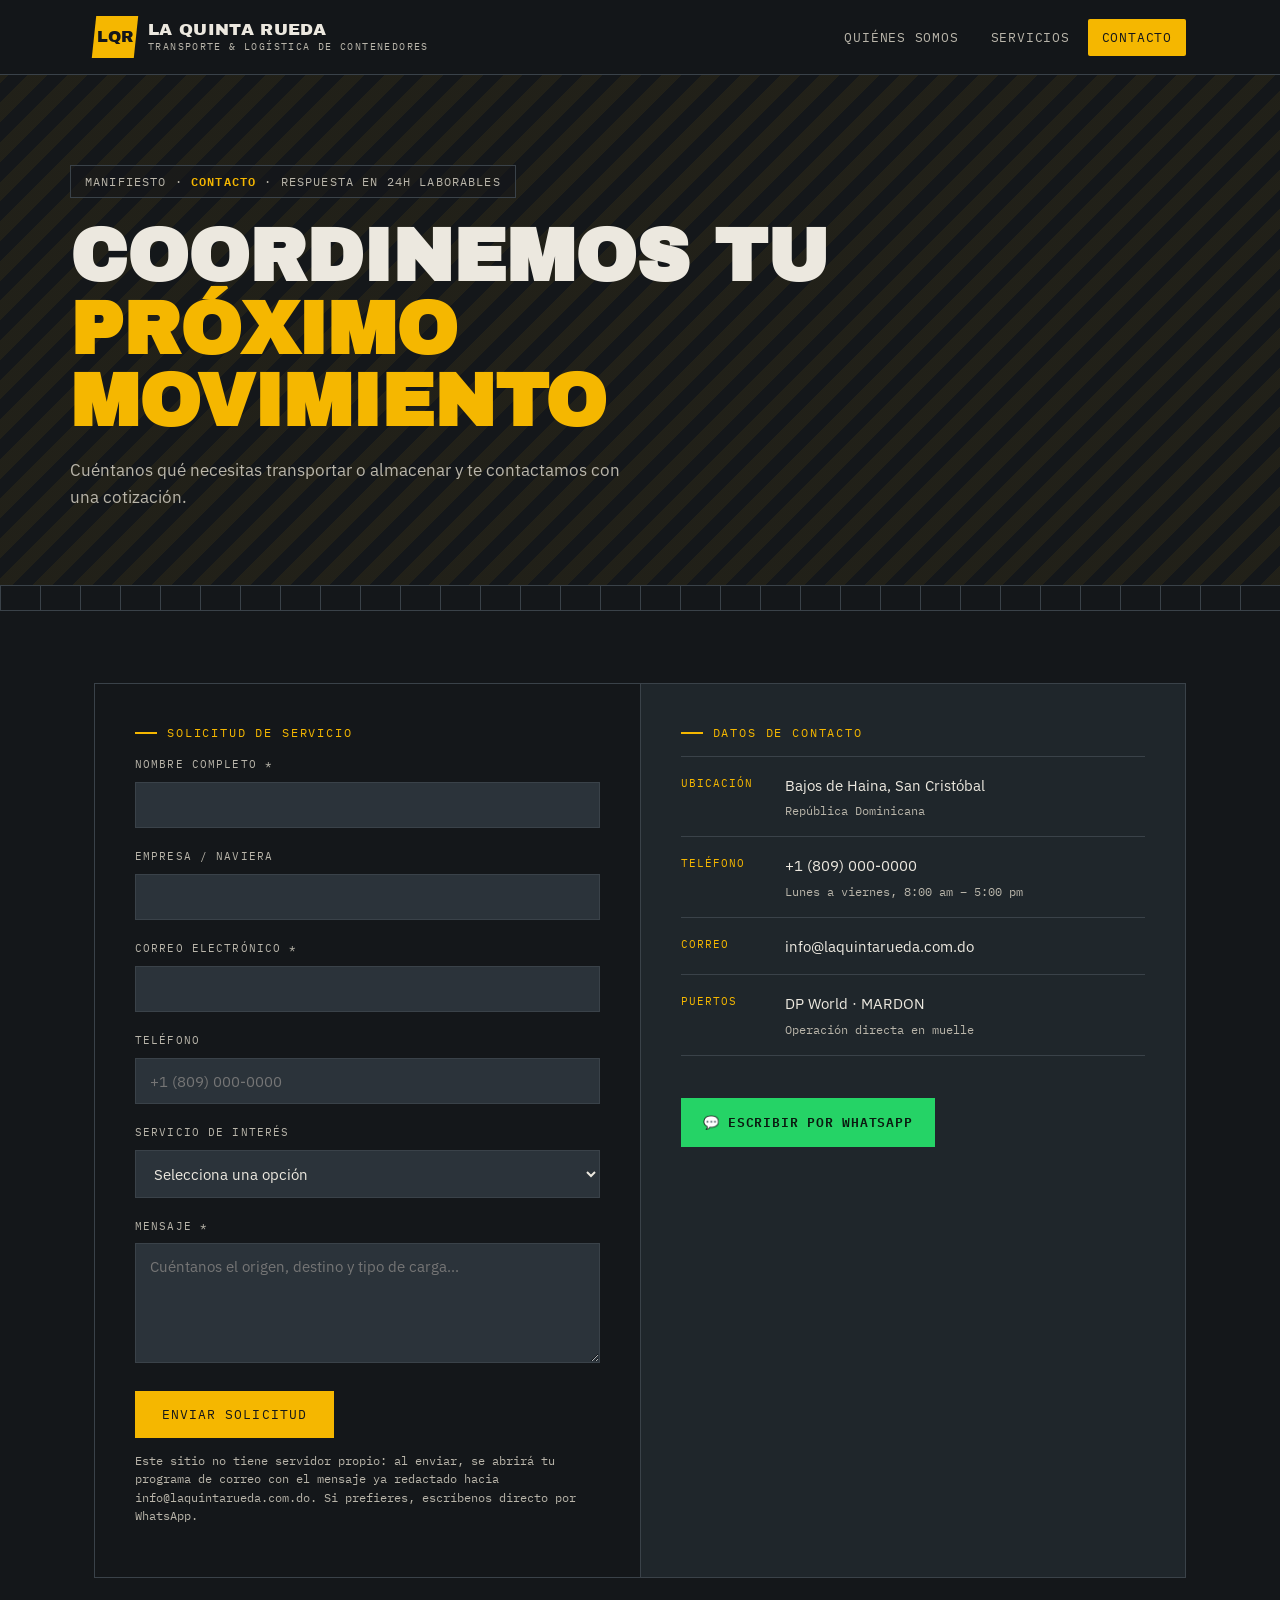
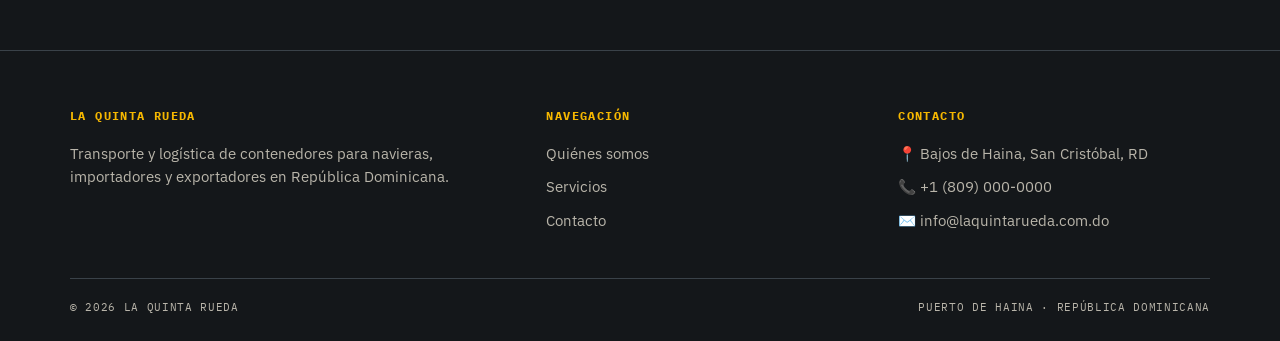
==== contacto.html @ 8c3c9d0c "Muevo archivos a la raíz para GitHub Pages" ====
<!DOCTYPE html>
<html lang="es">
<head>
  <meta charset="UTF-8">
  <meta name="viewport" content="width=device-width, initial-scale=1.0">
  <title>Contacto — La Quinta Rueda</title>
  <meta name="description" content="Solicita transporte de contenedores o espacio en nuestro truck yard en Bajos de Haina, San Cristóbal, República Dominicana.">
  <link rel="stylesheet" href="style.css">
  <link rel="preconnect" href="https://fonts.googleapis.com">
</head>
<body>

  <header class="site-header">
    <div class="nav-wrap">
      <a href="index.html" class="brand">
        <span class="brand-mark"><span>LQR</span></span>
        <span class="brand-text">La Quinta Rueda<small>Transporte &amp; Logística de Contenedores</small></span>
      </a>
      <button class="nav-toggle" aria-label="Abrir menú" aria-expanded="false">☰</button>
      <nav class="main-nav">
        <a href="index.html">Quiénes somos</a>
        <a href="servicios.html">Servicios</a>
        <a href="contacto.html" class="active">Contacto</a>
      </nav>
    </div>
  </header>

  <section class="hero" style="padding-bottom: 40px;">
    <div class="hero-inner">
      <div class="manifest">Manifiesto · <b>Contacto</b> · Respuesta en 24h laborables</div>
      <h1>Coordinemos tu <em>próximo movimiento</em></h1>
      <p class="lede">Cuéntanos qué necesitas transportar o almacenar y te contactamos con una cotización.</p>
    </div>
  </section>

  <div class="ruler" aria-hidden="true"></div>

  <section class="block">
    <div class="container">
      <div class="form-wrap">
        <div class="form-panel">
          <p class="eyebrow">Solicitud de servicio</p>
          <form id="contact-form" novalidate>
            <div class="field">
              <label for="nombre">Nombre completo *</label>
              <input type="text" id="nombre" name="nombre" required>
            </div>
            <div class="field">
              <label for="empresa">Empresa / Naviera</label>
              <input type="text" id="empresa" name="empresa">
            </div>
            <div class="field">
              <label for="email">Correo electrónico *</label>
              <input type="email" id="email" name="email" required>
            </div>
            <div class="field">
              <label for="telefono">Teléfono</label>
              <input type="tel" id="telefono" name="telefono" placeholder="+1 (809) 000-0000">
            </div>
            <div class="field">
              <label for="servicio">Servicio de interés</label>
              <select id="servicio" name="servicio">
                <option value="">Selecciona una opción</option>
                <option value="Transporte de contenedores">Transporte de contenedores</option>
                <option value="Cargas especiales">Cargas especiales</option>
                <option value="Truck yard / almacenamiento">Truck yard / almacenamiento</option>
                <option value="Otro">Otro</option>
              </select>
            </div>
            <div class="field">
              <label for="mensaje">Mensaje *</label>
              <textarea id="mensaje" name="mensaje" required placeholder="Cuéntanos el origen, destino y tipo de carga..."></textarea>
            </div>
            <button type="submit" class="btn btn-solid">Enviar solicitud</button>
            <p id="form-status"></p>
            <p class="form-note">Este sitio no tiene servidor propio: al enviar, se abrirá tu programa de correo con el mensaje ya redactado hacia info@laquintarueda.com.do. Si prefieres, escríbenos directo por WhatsApp.</p>
          </form>
        </div>

        <div class="form-panel info">
          <p class="eyebrow">Datos de contacto</p>
          <ul class="info-list">
            <li>
              <span class="k">Ubicación</span>
              <span class="v">Bajos de Haina, San Cristóbal<small>República Dominicana</small></span>
            </li>
            <li>
              <span class="k">Teléfono</span>
              <span class="v">+1 (809) 000-0000<small>Lunes a viernes, 8:00 am – 5:00 pm</small></span>
            </li>
            <li>
              <span class="k">Correo</span>
              <span class="v">info@laquintarueda.com.do</span>
            </li>
            <li>
              <span class="k">Puertos</span>
              <span class="v">DP World · MARDON<small>Operación directa en muelle</small></span>
            </li>
          </ul>

          <a href="https://wa.me/18090000000" target="_blank" rel="noopener" class="whatsapp-btn">💬 Escribir por WhatsApp</a>
        </div>
      </div>
    </div>
  </section>

  <footer class="site-footer">
    <div class="footer-grid">
      <div>
        <h4>La Quinta Rueda</h4>
        <p>Transporte y logística de contenedores para navieras, importadores y exportadores en República Dominicana.</p>
      </div>
      <div>
        <h4>Navegación</h4>
        <a href="index.html">Quiénes somos</a>
        <a href="servicios.html">Servicios</a>
        <a href="contacto.html">Contacto</a>
      </div>
      <div>
        <h4>Contacto</h4>
        <p>📍 Bajos de Haina, San Cristóbal, RD</p>
        <p>📞 +1 (809) 000-0000</p>
        <p>✉️ info@laquintarueda.com.do</p>
      </div>
    </div>
    <div class="footer-bottom">
      <span>© 2026 La Quinta Rueda</span>
      <span>Puerto de Haina · República Dominicana</span>
    </div>
  </footer>

  <script src="script.js"></script>
</body>
</html>
---- style.css ----
/* ============================================================
   LA QUINTA RUEDA — sistema visual
   Inspirado en el patio de contenedores: placas de acero,
   manifiestos de carga, amarillo de seguridad, medidas de patio.
   ============================================================ */

@import url('https://fonts.googleapis.com/css2?family=Archivo+Black&family=IBM+Plex+Sans:wght@400;500;600;700&family=IBM+Plex+Mono:wght@400;500;600&display=swap');

:root {
  --asphalt: #14171a;
  --steel: #1f262b;
  --steel-light: #2b333a;
  --yellow: #f5b700;
  --rust: #c1440e;
  --paper: #ece8df;
  --paper-dim: #b9b5aa;
  --line: #3a4249;

  --font-display: 'Archivo Black', 'Arial Black', sans-serif;
  --font-body: 'IBM Plex Sans', Arial, sans-serif;
  --font-mono: 'IBM Plex Mono', 'Courier New', monospace;
}

* { box-sizing: border-box; }

html { scroll-behavior: smooth; }

body {
  margin: 0;
  font-family: var(--font-body);
  background-color: var(--asphalt);
  color: var(--paper);
  line-height: 1.6;
}

a { color: inherit; }

img { max-width: 100%; display: block; }

.container {
  max-width: 1140px;
  margin: 0 auto;
  padding: 0 24px;
}

/* -------------------- Eyebrow / mono labels -------------------- */
.eyebrow {
  font-family: var(--font-mono);
  text-transform: uppercase;
  letter-spacing: 0.16em;
  font-size: 0.72rem;
  color: var(--yellow);
  display: flex;
  align-items: center;
  gap: 10px;
  margin: 0 0 14px;
}
.eyebrow::before {
  content: "";
  width: 22px;
  height: 2px;
  background: var(--yellow);
  display: inline-block;
}

/* -------------------- Header / Nav -------------------- */
.site-header {
  position: sticky;
  top: 0;
  z-index: 50;
  background: rgba(20, 23, 26, 0.94);
  backdrop-filter: blur(6px);
  border-bottom: 1px solid var(--line);
}

.nav-wrap {
  display: flex;
  align-items: center;
  justify-content: space-between;
  padding: 16px 24px;
  max-width: 1140px;
  margin: 0 auto;
}

.brand {
  display: flex;
  align-items: center;
  gap: 12px;
  text-decoration: none;
}

.brand-mark {
  width: 42px;
  height: 42px;
  background: var(--yellow);
  color: var(--asphalt);
  font-family: var(--font-display);
  font-size: 1rem;
  display: flex;
  align-items: center;
  justify-content: center;
  flex-shrink: 0;
  transform: skew(-6deg);
}
.brand-mark span { transform: skew(6deg); }

.brand-text {
  font-family: var(--font-display);
  font-size: 1.05rem;
  letter-spacing: 0.02em;
  color: var(--paper);
  text-transform: uppercase;
  line-height: 1.1;
}
.brand-text small {
  display: block;
  font-family: var(--font-mono);
  font-size: 0.62rem;
  color: var(--paper-dim);
  letter-spacing: 0.14em;
  text-transform: uppercase;
  margin-top: 3px;
}

nav.main-nav {
  display: flex;
  gap: 4px;
  align-items: center;
}

nav.main-nav a {
  font-family: var(--font-mono);
  text-decoration: none;
  color: var(--paper-dim);
  font-size: 0.82rem;
  letter-spacing: 0.06em;
  text-transform: uppercase;
  padding: 8px 14px;
  border-radius: 2px;
  transition: color 0.15s ease, background 0.15s ease;
}
nav.main-nav a:hover { color: var(--asphalt); background: var(--yellow); }
nav.main-nav a.active { color: var(--asphalt); background: var(--yellow); }

.nav-toggle {
  display: none;
  background: none;
  border: 1px solid var(--line);
  color: var(--paper);
  width: 42px;
  height: 42px;
  align-items: center;
  justify-content: center;
  cursor: pointer;
  font-size: 1.2rem;
}

/* -------------------- Hero (manifest placard) -------------------- */
.hero {
  position: relative;
  padding: 90px 24px 70px;
  overflow: hidden;
  background:
    linear-gradient(180deg, rgba(20,23,26,0.55) 0%, rgba(20,23,26,0.92) 100%),
    var(--hero-img, none);
  background-size: cover;
  background-position: center;
}

.hero::before {
  content: "";
  position: absolute;
  inset: 0;
  background-image: repeating-linear-gradient(
    -45deg, rgba(245,183,0,0.06) 0 14px, transparent 14px 28px
  );
  pointer-events: none;
}

.hero-inner {
  position: relative;
  max-width: 1140px;
  margin: 0 auto;
}

.manifest {
  display: inline-block;
  border: 1px solid var(--line);
  background: rgba(20,23,26,0.55);
  padding: 6px 14px;
  font-family: var(--font-mono);
  font-size: 0.72rem;
  letter-spacing: 0.1em;
  text-transform: uppercase;
  color: var(--paper-dim);
  margin-bottom: 22px;
}
.manifest b { color: var(--yellow); font-weight: 600; }

.hero h1 {
  font-family: var(--font-display);
  font-size: clamp(2.4rem, 6vw, 4.6rem);
  line-height: 0.98;
  text-transform: uppercase;
  margin: 0 0 20px;
  max-width: 780px;
}
.hero h1 em {
  font-style: normal;
  color: var(--yellow);
}

.hero p.lede {
  font-size: 1.05rem;
  color: var(--paper-dim);
  max-width: 560px;
  margin: 0 0 34px;
}

.hero-fields {
  display: flex;
  flex-wrap: wrap;
  gap: 28px;
  margin: 0 0 36px;
  padding: 18px 0;
  border-top: 1px solid var(--line);
  border-bottom: 1px solid var(--line);
}
.hero-fields div { font-family: var(--font-mono); }
.hero-fields dt {
  font-size: 0.66rem;
  text-transform: uppercase;
  letter-spacing: 0.12em;
  color: var(--paper-dim);
  margin-bottom: 4px;
}
.hero-fields dd { margin: 0; font-size: 0.95rem; color: var(--paper); font-weight: 600; }

.btn-row { display: flex; flex-wrap: wrap; gap: 14px; }

.btn {
  font-family: var(--font-mono);
  text-decoration: none;
  text-transform: uppercase;
  letter-spacing: 0.08em;
  font-size: 0.82rem;
  padding: 14px 26px;
  border: 1px solid var(--yellow);
  display: inline-flex;
  align-items: center;
  gap: 10px;
  transition: transform 0.15s ease, background 0.15s ease, color 0.15s ease;
}
.btn-solid { background: var(--yellow); color: var(--asphalt); }
.btn-solid:hover { background: var(--paper); border-color: var(--paper); transform: translateY(-2px); }
.btn-outline { color: var(--paper); border-color: var(--line); }
.btn-outline:hover { border-color: var(--yellow); color: var(--yellow); transform: translateY(-2px); }

/* -------------------- Sections -------------------- */
section.block { padding: 72px 24px; }
section.block.alt { background: var(--steel); }

.section-head { max-width: 640px; margin: 0 0 44px; }
.section-head h2 {
  font-family: var(--font-display);
  text-transform: uppercase;
  font-size: clamp(1.6rem, 3vw, 2.2rem);
  margin: 0 0 14px;
  line-height: 1.1;
}
.section-head p { color: var(--paper-dim); margin: 0; }

.grid-3 {
  display: grid;
  grid-template-columns: repeat(3, 1fr);
  gap: 1px;
  background: var(--line);
  border: 1px solid var(--line);
}
.grid-2 {
  display: grid;
  grid-template-columns: repeat(2, 1fr);
  gap: 1px;
  background: var(--line);
  border: 1px solid var(--line);
}

.card {
  background: var(--asphalt);
  padding: 32px 28px;
  position: relative;
}
section.block.alt .card { background: var(--steel); }

.card .tag {
  font-family: var(--font-mono);
  font-size: 0.7rem;
  color: var(--yellow);
  letter-spacing: 0.1em;
  display: block;
  margin-bottom: 14px;
}
.card h3 {
  font-family: var(--font-display);
  text-transform: uppercase;
  font-size: 1.05rem;
  margin: 0 0 12px;
  letter-spacing: 0.01em;
}
.card p { color: var(--paper-dim); margin: 0; font-size: 0.95rem; }

/* -------------------- Signature: Yard grid (mapa de patio) -------------------- */
.yard {
  border: 1px solid var(--line);
  padding: 28px;
  background: var(--steel);
}
.yard-head {
  display: flex;
  justify-content: space-between;
  align-items: baseline;
  flex-wrap: wrap;
  gap: 10px;
  margin-bottom: 20px;
  font-family: var(--font-mono);
  font-size: 0.72rem;
  text-transform: uppercase;
  letter-spacing: 0.1em;
  color: var(--paper-dim);
}
.yard-grid {
  display: grid;
  grid-template-columns: repeat(10, 1fr);
  gap: 6px;
}
.slot {
  aspect-ratio: 1.6 / 1;
  border: 1px solid var(--line);
  display: flex;
  align-items: center;
  justify-content: center;
  font-family: var(--font-mono);
  font-size: 0.6rem;
  color: var(--paper-dim);
  transition: background 0.2s ease, color 0.2s ease, border-color 0.2s ease;
}
.slot.filled { background: rgba(245,183,0,0.14); border-color: rgba(245,183,0,0.4); color: var(--yellow); }
.slot.rust { background: rgba(193,68,14,0.18); border-color: rgba(193,68,14,0.5); color: #ff8f5e; }
.slot:hover { background: var(--yellow); color: var(--asphalt); border-color: var(--yellow); }

.yard-legend {
  display: flex;
  gap: 22px;
  margin-top: 18px;
  flex-wrap: wrap;
  font-family: var(--font-mono);
  font-size: 0.7rem;
  color: var(--paper-dim);
}
.yard-legend span { display: inline-flex; align-items: center; gap: 8px; }
.dot { width: 10px; height: 10px; display: inline-block; border: 1px solid var(--line); }
.dot.filled { background: rgba(245,183,0,0.25); border-color: var(--yellow); }
.dot.rust { background: rgba(193,68,14,0.3); border-color: var(--rust); }

/* -------------------- Photo strip -------------------- */
.photo-strip {
  display: grid;
  grid-template-columns: 1.3fr 1fr;
  gap: 1px;
  background: var(--line);
  border: 1px solid var(--line);
}
.photo-strip figure { margin: 0; position: relative; overflow: hidden; min-height: 260px; }
.photo-strip img { width: 100%; height: 100%; object-fit: cover; position: absolute; inset: 0; }
.photo-strip figcaption {
  position: relative;
  z-index: 2;
  font-family: var(--font-mono);
  font-size: 0.66rem;
  text-transform: uppercase;
  letter-spacing: 0.1em;
  color: var(--paper);
  background: rgba(20,23,26,0.75);
  padding: 8px 12px;
  position: absolute;
  left: 12px;
  bottom: 12px;
  border-left: 2px solid var(--yellow);
}

/* -------------------- Ruler / measurement divider -------------------- */
.ruler {
  height: 26px;
  background:
    repeating-linear-gradient(90deg, var(--line) 0 1px, transparent 1px 40px),
    var(--asphalt);
  border-top: 1px solid var(--line);
  border-bottom: 1px solid var(--line);
}

/* -------------------- CTA band -------------------- */
.cta-band {
  background: var(--yellow);
  color: var(--asphalt);
  padding: 56px 24px;
}
.cta-inner {
  max-width: 1140px;
  margin: 0 auto;
  display: flex;
  justify-content: space-between;
  align-items: center;
  flex-wrap: wrap;
  gap: 24px;
}
.cta-inner h2 {
  font-family: var(--font-display);
  text-transform: uppercase;
  font-size: clamp(1.4rem, 3vw, 2rem);
  margin: 0;
  max-width: 560px;
}
.cta-band .btn-solid { background: var(--asphalt); color: var(--yellow); border-color: var(--asphalt); }
.cta-band .btn-solid:hover { background: var(--steel); }

/* -------------------- Footer -------------------- */
footer.site-footer {
  background: var(--asphalt);
  border-top: 1px solid var(--line);
  padding: 56px 24px 24px;
}
.footer-grid {
  max-width: 1140px;
  margin: 0 auto;
  display: grid;
  grid-template-columns: 1.4fr 1fr 1fr;
  gap: 40px;
  padding-bottom: 36px;
}
.footer-grid h4 {
  font-family: var(--font-mono);
  text-transform: uppercase;
  font-size: 0.72rem;
  letter-spacing: 0.12em;
  color: var(--yellow);
  margin: 0 0 16px;
}
.footer-grid p, .footer-grid a {
  color: var(--paper-dim);
  text-decoration: none;
  font-size: 0.92rem;
  margin: 0 0 10px;
  display: block;
}
.footer-grid a:hover { color: var(--yellow); }
.footer-bottom {
  max-width: 1140px;
  margin: 0 auto;
  border-top: 1px solid var(--line);
  padding-top: 20px;
  display: flex;
  justify-content: space-between;
  flex-wrap: wrap;
  gap: 10px;
  font-family: var(--font-mono);
  font-size: 0.7rem;
  color: var(--paper-dim);
  text-transform: uppercase;
  letter-spacing: 0.06em;
}

/* -------------------- Forms (contacto) -------------------- */
.form-wrap {
  display: grid;
  grid-template-columns: 1fr 1fr;
  gap: 1px;
  background: var(--line);
  border: 1px solid var(--line);
}
.form-panel { background: var(--asphalt); padding: 40px; }
.form-panel.info { background: var(--steel); }

.field { margin-bottom: 20px; }
.field label {
  display: block;
  font-family: var(--font-mono);
  font-size: 0.7rem;
  text-transform: uppercase;
  letter-spacing: 0.1em;
  color: var(--paper-dim);
  margin-bottom: 8px;
}
.field input,
.field select,
.field textarea {
  width: 100%;
  background: var(--steel-light);
  border: 1px solid var(--line);
  color: var(--paper);
  padding: 12px 14px;
  font-family: var(--font-body);
  font-size: 0.95rem;
  border-radius: 0;
}
.field input:focus,
.field select:focus,
.field textarea:focus {
  outline: none;
  border-color: var(--yellow);
}
.field textarea { resize: vertical; min-height: 120px; }

.form-note {
  font-family: var(--font-mono);
  font-size: 0.72rem;
  color: var(--paper-dim);
  margin-top: 14px;
  line-height: 1.6;
}

.info-list { list-style: none; padding: 0; margin: 0 0 32px; }
.info-list li {
  display: flex;
  gap: 14px;
  padding: 16px 0;
  border-bottom: 1px solid var(--line);
}
.info-list li:first-child { border-top: 1px solid var(--line); }
.info-list .k {
  font-family: var(--font-mono);
  font-size: 0.66rem;
  text-transform: uppercase;
  letter-spacing: 0.1em;
  color: var(--yellow);
  width: 90px;
  flex-shrink: 0;
  padding-top: 2px;
}
.info-list .v { font-size: 0.95rem; color: var(--paper); }
.info-list .v small { display: block; color: var(--paper-dim); font-family: var(--font-mono); font-size: 0.75rem; margin-top: 4px; }

.whatsapp-btn {
  display: inline-flex;
  align-items: center;
  gap: 10px;
  background: #25D366;
  color: #0b1a10;
  font-family: var(--font-mono);
  text-transform: uppercase;
  letter-spacing: 0.06em;
  font-size: 0.82rem;
  font-weight: 600;
  text-decoration: none;
  padding: 14px 22px;
  margin-top: 10px;
}
.whatsapp-btn:hover { background: #1ebe5a; }

#form-status {
  font-family: var(--font-mono);
  font-size: 0.8rem;
  margin-top: 16px;
  display: none;
  padding: 12px 14px;
  border-left: 3px solid var(--yellow);
  background: rgba(245,183,0,0.08);
}
#form-status.show { display: block; }

/* -------------------- Responsive -------------------- */
@media (max-width: 860px) {
  .grid-3 { grid-template-columns: 1fr; }
  .grid-2 { grid-template-columns: 1fr; }
  .photo-strip { grid-template-columns: 1fr; }
  .form-wrap { grid-template-columns: 1fr; }
  .footer-grid { grid-template-columns: 1fr; gap: 28px; }
  .yard-grid { grid-template-columns: repeat(5, 1fr); }
}

@media (max-width: 700px) {
  nav.main-nav {
    position: absolute;
    top: 100%;
    left: 0;
    right: 0;
    background: var(--asphalt);
    border-bottom: 1px solid var(--line);
    flex-direction: column;
    align-items: stretch;
    padding: 8px 24px 18px;
    display: none;
  }
  nav.main-nav.open { display: flex; }
  nav.main-nav a { padding: 12px 0; border-bottom: 1px solid var(--line); }
  .nav-toggle { display: flex; }
  .hero { padding: 60px 20px 46px; }
  .hero-fields { gap: 18px; }
}

@media (prefers-reduced-motion: reduce) {
  * { transition: none !important; scroll-behavior: auto !important; }
}
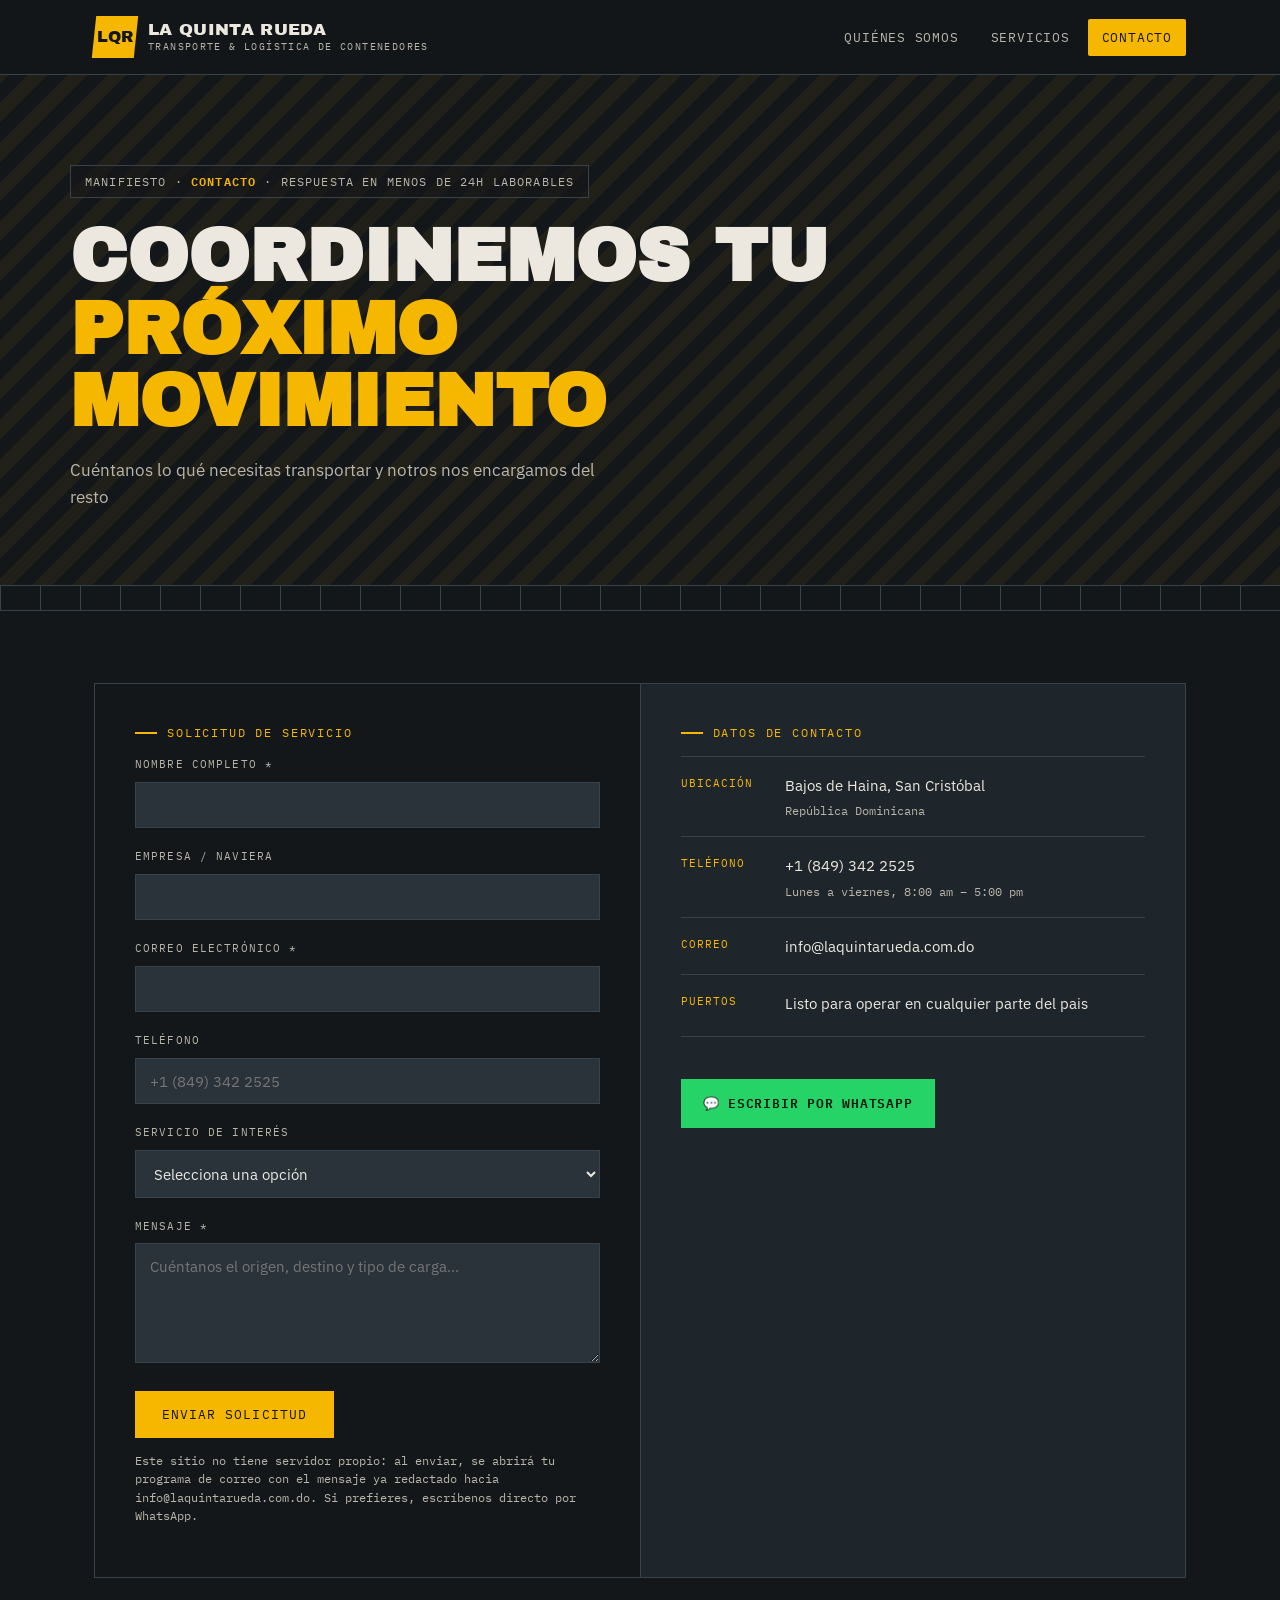
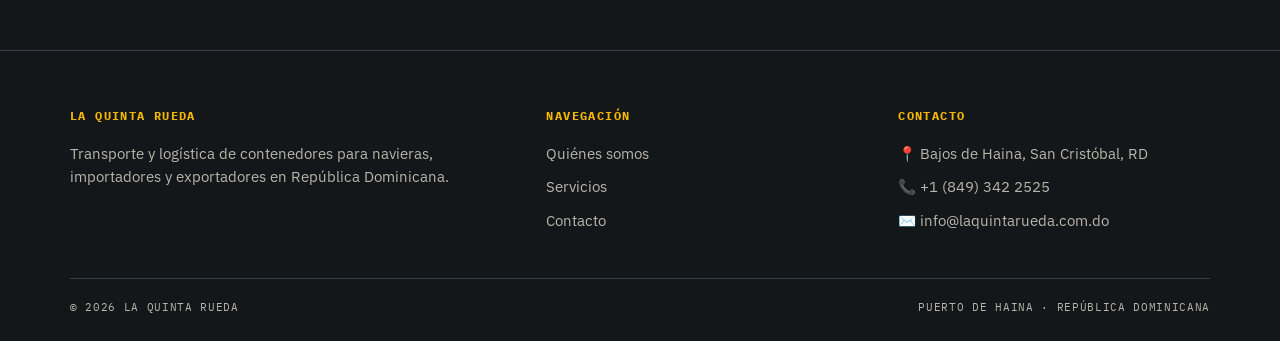
==== commit 0673dffd: "Actualización de contacto.html" ====
--- a/contacto.html
+++ b/contacto.html
@@ -3,7 +3,7 @@
 <head>
   <meta charset="UTF-8">
   <meta name="viewport" content="width=device-width, initial-scale=1.0">
-  <title>Contacto — La Quinta Rueda</title>
+   <title>Contacto — La Quinta Rueda</title>
   <meta name="description" content="Solicita transporte de contenedores o espacio en nuestro truck yard en Bajos de Haina, San Cristóbal, República Dominicana.">
   <link rel="stylesheet" href="style.css">
   <link rel="preconnect" href="https://fonts.googleapis.com">
@@ -27,9 +27,9 @@
 
   <section class="hero" style="padding-bottom: 40px;">
     <div class="hero-inner">
-      <div class="manifest">Manifiesto · <b>Contacto</b> · Respuesta en 24h laborables</div>
+      <div class="manifest">Manifiesto · <b>Contacto</b> · Respuesta en menos de 24h laborables</div>
       <h1>Coordinemos tu <em>próximo movimiento</em></h1>
-      <p class="lede">Cuéntanos qué necesitas transportar o almacenar y te contactamos con una cotización.</p>
+      <p class="lede">Cuéntanos lo qué necesitas transportar y notros nos encargamos del resto</p>
     </div>
   </section>
 
@@ -55,7 +55,7 @@
             </div>
             <div class="field">
               <label for="telefono">Teléfono</label>
-              <input type="tel" id="telefono" name="telefono" placeholder="+1 (809) 000-0000">
+              <input type="tel" id="telefono" name="telefono" placeholder="+1 (849) 342 2525">
             </div>
             <div class="field">
               <label for="servicio">Servicio de interés</label>
@@ -86,7 +86,7 @@
             </li>
             <li>
               <span class="k">Teléfono</span>
-              <span class="v">+1 (809) 000-0000<small>Lunes a viernes, 8:00 am – 5:00 pm</small></span>
+              <span class="v">+1 (849) 342 2525<small>Lunes a viernes, 8:00 am – 5:00 pm</small></span>
             </li>
             <li>
               <span class="k">Correo</span>
@@ -94,11 +94,11 @@
             </li>
             <li>
               <span class="k">Puertos</span>
-              <span class="v">DP World · MARDON<small>Operación directa en muelle</small></span>
+              <span class="v">Listo para operar en cualquier parte del pais<small></small></span>
             </li>
           </ul>
 
-          <a href="https://wa.me/18090000000" target="_blank" rel="noopener" class="whatsapp-btn">💬 Escribir por WhatsApp</a>
+          <a href="https://wa.me/18493422525" target="_blank" rel="noopener" class="whatsapp-btn">💬 Escribir por WhatsApp</a>
         </div>
       </div>
     </div>
@@ -119,7 +119,7 @@
       <div>
         <h4>Contacto</h4>
         <p>📍 Bajos de Haina, San Cristóbal, RD</p>
-        <p>📞 +1 (809) 000-0000</p>
+        <p>📞 +1 (849) 342 2525</p>
         <p>✉️ info@laquintarueda.com.do</p>
       </div>
     </div>
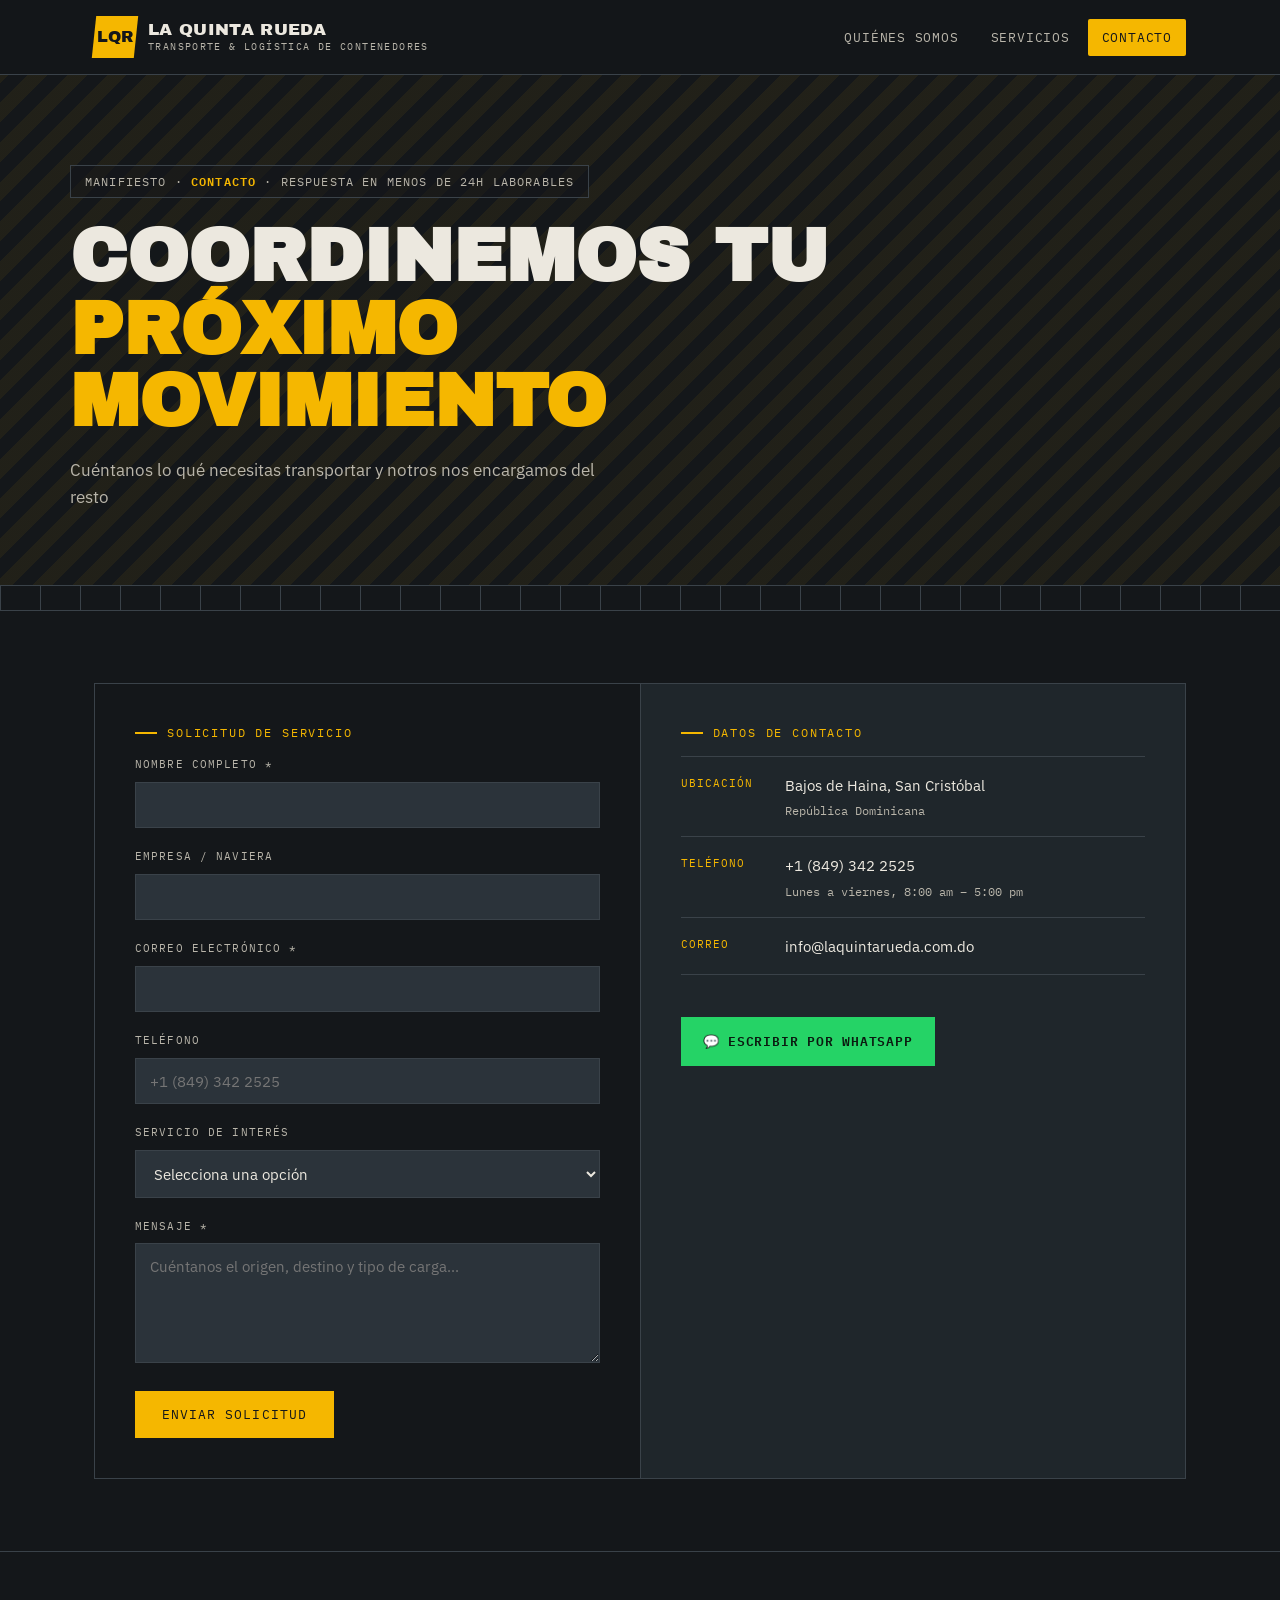
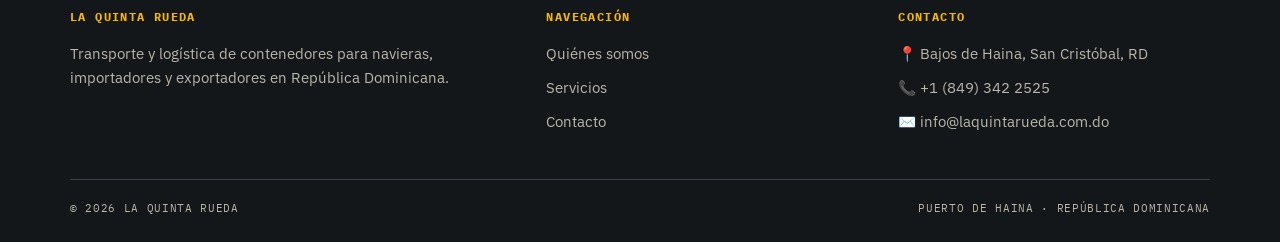
==== commit 89720481: "Actualización de contacto.html" ====
--- a/contacto.html
+++ b/contacto.html
@@ -73,7 +73,6 @@
             </div>
             <button type="submit" class="btn btn-solid">Enviar solicitud</button>
             <p id="form-status"></p>
-            <p class="form-note">Este sitio no tiene servidor propio: al enviar, se abrirá tu programa de correo con el mensaje ya redactado hacia info@laquintarueda.com.do. Si prefieres, escríbenos directo por WhatsApp.</p>
           </form>
         </div>
 
@@ -91,10 +90,6 @@
             <li>
               <span class="k">Correo</span>
               <span class="v">info@laquintarueda.com.do</span>
-            </li>
-            <li>
-              <span class="k">Puertos</span>
-              <span class="v">Listo para operar en cualquier parte del pais<small></small></span>
             </li>
           </ul>
 
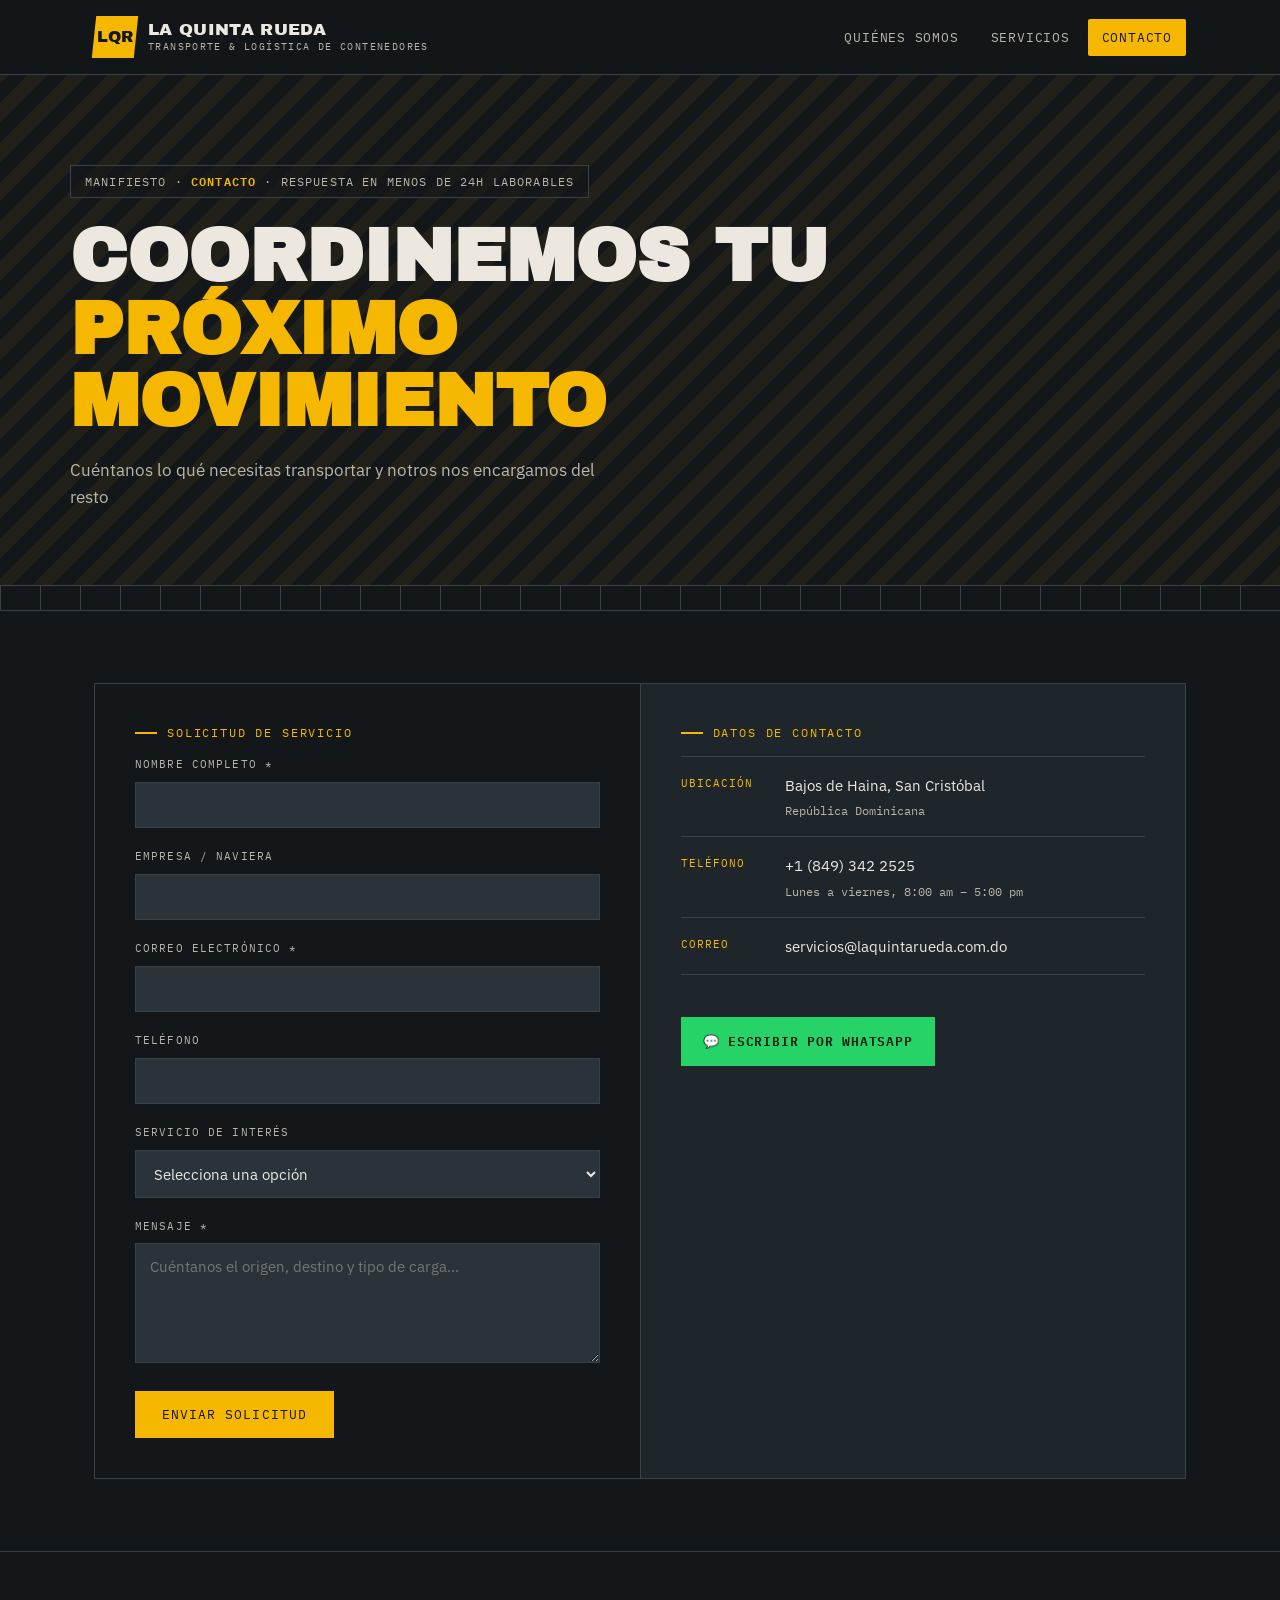
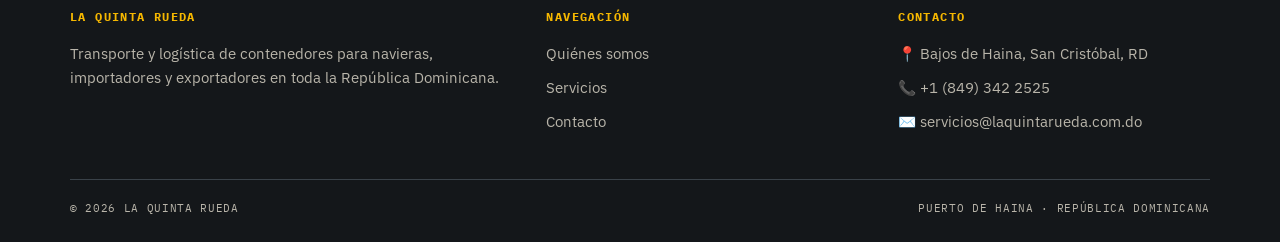
==== commit 2254bd74: "Actualizo archivos del sitio web La Quinta Rueda" ====
--- a/contacto.html
+++ b/contacto.html
@@ -55,7 +55,7 @@
             </div>
             <div class="field">
               <label for="telefono">Teléfono</label>
-              <input type="tel" id="telefono" name="telefono" placeholder="+1 (849) 342 2525">
+              <input type="tel" id="telefono" name="telefono">
             </div>
             <div class="field">
               <label for="servicio">Servicio de interés</label>
@@ -75,7 +75,6 @@
             <p id="form-status"></p>
           </form>
         </div>
-
         <div class="form-panel info">
           <p class="eyebrow">Datos de contacto</p>
           <ul class="info-list">
@@ -89,7 +88,7 @@
             </li>
             <li>
               <span class="k">Correo</span>
-              <span class="v">info@laquintarueda.com.do</span>
+              <span class="v">servicios@laquintarueda.com.do</span>
             </li>
           </ul>
 
@@ -103,7 +102,7 @@
     <div class="footer-grid">
       <div>
         <h4>La Quinta Rueda</h4>
-        <p>Transporte y logística de contenedores para navieras, importadores y exportadores en República Dominicana.</p>
+        <p>Transporte y logística de contenedores para navieras, importadores y exportadores en toda la República Dominicana.</p>
       </div>
       <div>
         <h4>Navegación</h4>
@@ -115,7 +114,7 @@
         <h4>Contacto</h4>
         <p>📍 Bajos de Haina, San Cristóbal, RD</p>
         <p>📞 +1 (849) 342 2525</p>
-        <p>✉️ info@laquintarueda.com.do</p>
+        <p>✉️ servicios@laquintarueda.com.do</p>
       </div>
     </div>
     <div class="footer-bottom">
